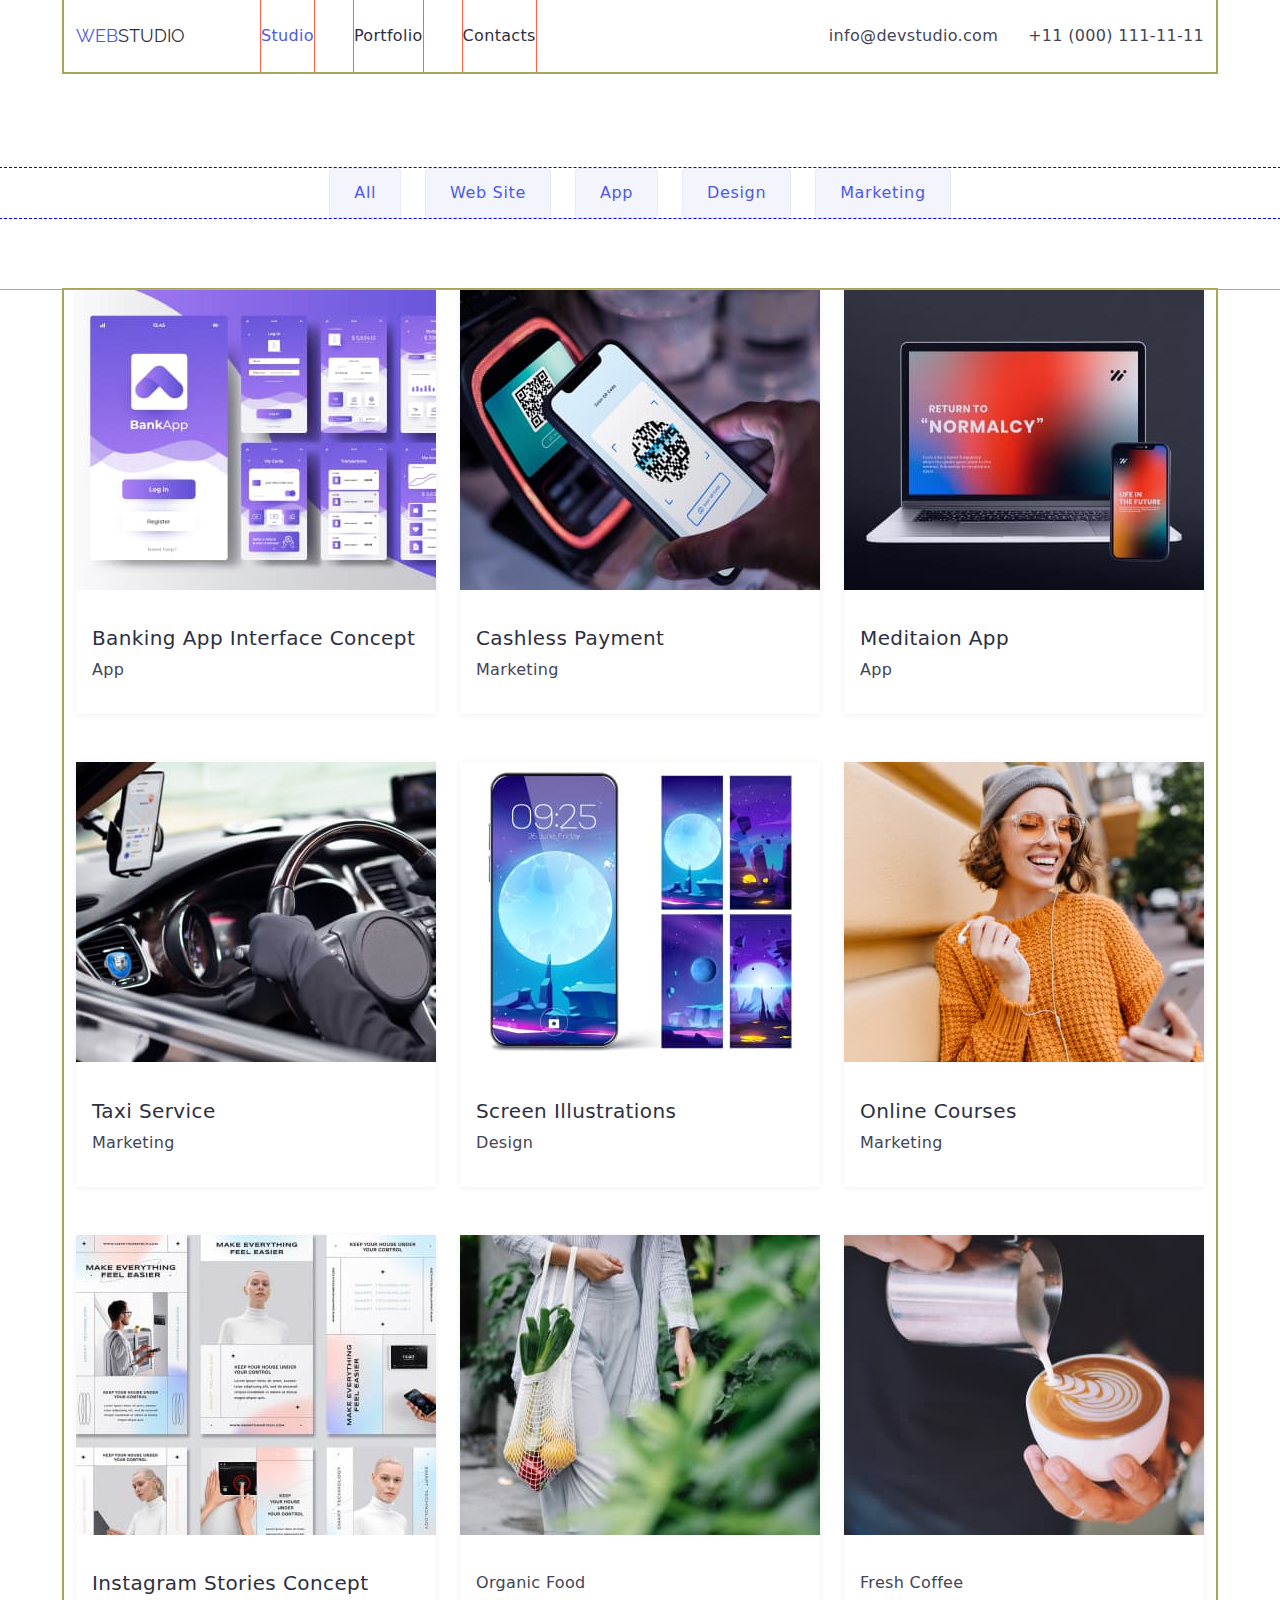
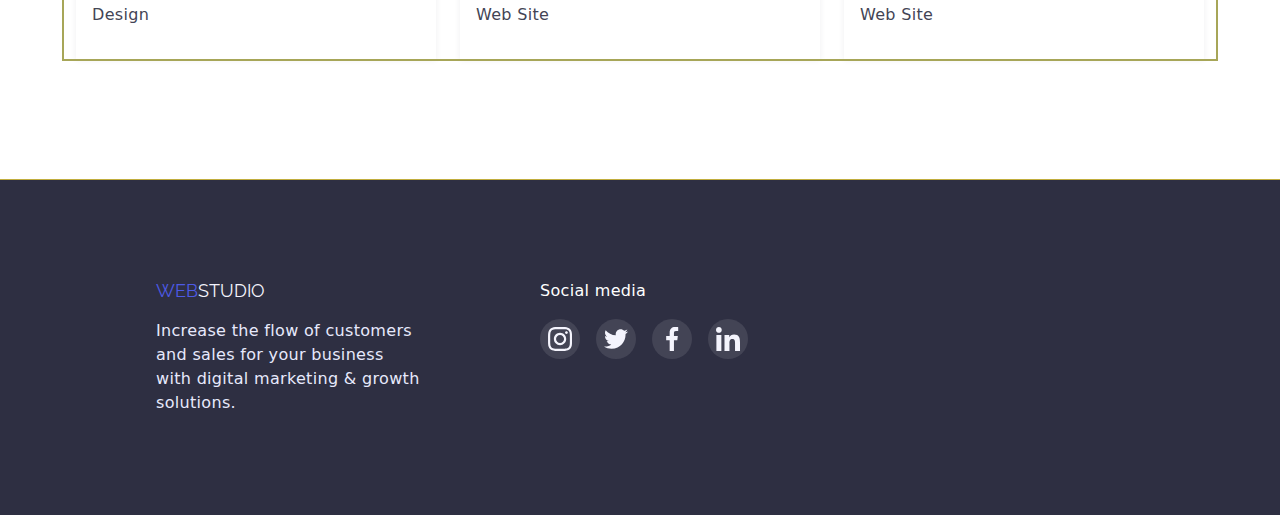
==== portfolio.html @ df3a86cc "finish" ====
<!DOCTYPE html>
<html lang="en">
<head>
    <meta charset="UTF-8">
    <meta http-equiv="X-UA-Compatible" content="IE=edge">
    <meta name="viewport" content="width=device-width, initial-scale=1.0">
    <link rel="stylesheet" href="./styles.css/styles.css">
    <link rel="stylesheet"
        href="https://fonts.googleapis.com/css2?family=Raleway:wght@800&family=Roboto:wght@400;500;700&display=swap">
    <link rel="stylesheet"
        href="https://cdnjs.cloudflare.com/ajax/libs/modern-normalize/1.1.0/modern-normalize.min.css">
    <title>WebStudio</title>
</head>

<body>
    <header>
        <div class="container flex-container">
            <a class="link logo" href="./index.html">Web<span class="accent-logo">studio</span></a>
            <nav>
                <ul class="nav-flex">
                    <li><a class="link link-header link-current" href="./index.html">Studio</a></li>
                    <li><a class="link link-header" href="./portfolio.html" target="_blank"
                            rel="noreferrer nofollow">Portfolio</a>
                    </li>
                    <li><a class="link link-header" href="">Contacts</a></li>
                </ul>
            </nav>
            <ul class="contacts-flex">
                <li><a class="link adress-header" href="mailto:info@devstudio.com">info@devstudio.com</a></li>
                <li><a class="link adress-header" href="tel:+11 (000) 111-11-11">+11 (000) 111-11-11</a></li>
            </ul>
        </div>
    </header>
    <main>
        <ul class="buttons-main">
            <li><button class="btn-main" type="button">All</button></li>
            <li><button class="btn-main" type="button">Web Site</button></li>
            <li><button class="btn-main" type="button">App</button></li>
            <li><button class="btn-main" type="button">Design</button></li>
            <li><button class="btn-main" type="button">Marketing</button></li>
        </ul>
        <section class="section">
            <div class="container">
                <h2 class="hide">Our works</h2>
                <div class="flex-examples">
                    <div class="examples-item">
                        <a class="link" href="">
                            <img src="./images/works1.jpg" alt="box1">
                            <div class="box-description">
                                <h3 class="title-third">Banking App Interface Concept</h3>
                                <p class="text-description">App</p>
                            </div>
                        </a>
                    </div>
                    <div class="examples-item">
                        <a class="link" href="">
                            <img src="./images/works2.jpg" alt="box2">
                            <div class="box-description">
                                <h3 class="title-third">Cashless Payment</h3>
                                <p class="text-description">Marketing</p>
                            </div>
                        </a>
                    </div>
                    <div class="examples-item">
                        <a class="link" href="">
                            <img src="./images/works3.jpg" alt="box3">
                            <div class="box-description">
                                <h3 class="title-third">Meditaion App</h3>
                                <p class="text-description">App</p>
                            </div>
                        </a>
                    </div>
                    <div class="examples-item">
                        <a class="link" href="">
                            <img src="./images/works4.jpg" alt="box4">
                            <div class="box-description">
                                <h3 class="title-third">Taxi Service</h3>
                                <p class="text-description">Marketing</p>
                            </div>
                        </a>
                    </div>
                    <div class="examples-item">
                        <a class="link" href="">
                            <img src="./images/works5.jpg" alt="box5">
                            <div class="box-description">
                                <h3 class="title-third">Screen Illustrations</h3>
                                <p class="text-description">Design</p>
                            </div>
                        </a>
                    </div>
                    <div class="examples-item">
                        <a class="link" href="">
                            <img src="./images/works6.jpg" alt="box6">
                            <div class="box-description">
                                <h3 class="title-third">Online Courses</h3>
                                <p class="text-description">Marketing</p>
                            </div>
                        </a>
                    </div>
                    <div class="examples-item">
                        <a class="link" href="">
                            <img src="./images/works7.jpg" alt="box7">
                            <div class="box-description">
                                <h3 class="title-third">Instagram Stories Concept</h3>
                                <p class="text-description">Design</p>
                            </div>
                        </a>
                    </div>
                    <div class="examples-item">
                        <a class="link" href="">
                            <img src="./images/works8.jpg" alt="box8">
                            <div class="box-description">
                                <h3 class="text-description">Organic Food</h3>
                                <p class="text-description">Web Site</p>
                            </div>
                        </a>
                    </div>
                    <div class="examples-item">
                        <a class="link" href="">
                            <img src="./images/works9.jpg" alt="box9">
                            <div class="box-description">
                                <h3 class="text-description">Fresh Coffee</h3>
                                <p class="text-description">Web Site</p>
                            </div>
                        </a>
                    </div>
                </div>
                
            </div>
        </section>
            
    </main>
    <footer>
        <section class="section-footer flex-footer">
            <div class="footer-box1">
                <a class="link logo" href="./index.html">Web<span class="accent-logo-footer">studio</span></a>
                <p class="info-footer">Increase the flow of customers and sales for your business with digital marketing &
                    growth
                    solutions.</p>
            </div>
            <div class="footer-box2">
                <p class="text-footer">Social media</p>
                <ul class="links-footer">
                    <li><a href=""></a><img src="./images/Ellipse-f1.svg" alt="instagram"></li>
                    <li><a href=""></a><img src="./images/Ellipse-f2.svg" alt="twitter"></li>
                    <li><a href=""></a><img src="./images/Ellipse-f3.svg" alt="facebook"></li>
                    <li><a href=""></a><img src="./images/Ellipse-f4.svg" alt="linkedin"></li>
                </ul>
            </div>
        </section>
    </footer>
    
</body>
</html>
---- styles.css/styles.css ----
:root{
  --Iris:#4D5AE5;
  --Ocean:#404BBF;
  --NAVY-BLUE:#2E2F42;
  --SLATE:#434455;
  --LIGHTSLATE:#8E8F99;
  --CLOUD:#F4F4FD;
  --CORNFLOWER:#E7E9FC;
  --GREEN:#31D0AA;
  --GREY:2E2F42;
  --NAVYBLUEMODAL:#2E2F42;


}
body{
  font-family: Roboto, sans-serif;
}
li{
  list-style: none;
}
ul{
  padding-inline-start: 0;
  margin-bottom: 0px;
  margin-top: 0px;
}
p,h1,h2{
  margin-top: 0px;
}
.link{
  text-decoration: none;
}
.container{
  width: 1152px;
  outline: 2px solid #a7a658;
  padding-left: 12px;
  padding-right: 12px;
  margin: 0 auto;
}
.section {
  padding-bottom: 120px;
  outline:1px solid #c1ad3e;
}
.flex-container{
  display: flex;
  flex-wrap: wrap;
  align-items: center;

}
.nav-flex{
  display: flex;
  margin-left: 76px;
}
.nav-flex li+li {
  margin-left: 40px;
}
.contacts-flex{
  display: flex;
  margin-left: auto;
}
.contacts-flex li+li{
  margin-left: 30px;
}
.adress-header {
  font-weight: 400;
  font-size: 16px;
  line-height: 24px;
  letter-spacing: 0.02em;
  color: var(--SLATE);
}
.link-header{
  padding-top: 24px;
  padding-bottom: 24px;
  outline: 1px solid tomato;
  display: block;
}

.logo{
  text-transform:uppercase;
  color: var(--Iris);
  font-family: Raleway;
  font-size: 18px;
  line-height: 24px;
}
.accent-logo{
  color: var(--NAVY-BLUE);
}
.link-header{
  font-weight: 500;
  font-size: 16px;
  line-height: 24px;
  letter-spacing: 0.02em;
  color: var(--NAVY-BLUE);
}
.link-header:hover,
.link-header:focus,
.adress-header:hover,
.adress-header:focus{
  color: var(--Ocean);
}
.link-current{
  color: var(--Iris);
}
/* Hero */
.hero{
  margin-right: auto;
  margin-left: auto;
  width: 1440px;
  height: 600px;
}


.title-text{
  color:#000;
  font-weight: 700;
  font-size: 56px;
  line-height: 60px;
  text-align: center;
  letter-spacing: 0.02em;
  margin-bottom: 48px;
}
.button-hero{
  background-color:var(--Iris);
  color:#FFF;
  cursor: pointer;
  width: 169px;
  height: 56px;
  border-radius: 4px;
  box-shadow: 0px 4px 4px rgba(0, 0, 0, 0.15);;
  font-weight: 500;
  font-size: 16px;
}
.button-hero:hover{
  background-color: var(--Ocean);
}
/* Section-Advantage */

.hide {
  position: absolute;
  width: 1px;
  height: 1px;
  margin: -1px;
  padding: 0;
  overflow: hidden;
  border: 0;
  clip: rect(0 0 0 0);

}
.flex-container-advantage{
  display: flex;
  flex-wrap: wrap;
  /* margin: -12px; */
}
.element-advantage{
  width: 264px;
  /* margin: 12px; */
}
.element-advantage:not(:last-child){
  margin-right: 24px;
}


.second-title {
  font-weight: 700;
  font-size: 36px;
  line-height: 40px;
  text-align: center;
  letter-spacing: 0.02em;
  color: var(--NAVY-BLUE);
  margin-top: 0px;
  margin-bottom: 72px;

}
.title-third{
  font-weight: 500;
  font-size: 20px;
  line-height: 24px;
  letter-spacing: 0.02em;
  color: var(--NAVY-BLUE);

  margin-top: 0px;
  margin-bottom: 8px;

}
.text-description{
  font-weight: 400;
  font-size: 16px;
  line-height: 24px;
  letter-spacing: 0.02em;
  color: var(--SLATE);

  margin-top: 0px;
  margin-bottom: 8px;
}

/* test */
.flex-container-advantage2{
  display: flex;
  flex-wrap: wrap;
  margin-right: -24px;
  
}
.element-advantage2{
  width: calc((100%-3*24px)/4);
  margin-right: 24px;
  
}
.element-advantage2:last-child{
  margin-right: 0px;
}



/* What we do */
.flex-works{
  display: flex;
  flex-wrap: wrap;
  margin: -12px;

}
.element-foto{
  margin: 12px;
  /* width: calc(100%-48px)/3;
  margin-right: 24px; */
}

/* Our team  */
.section-team{
  background-color: var(--CLOUD);
}
.flex-team{
  display: flex;
  margin: -12px;
}
.flex-card{
  margin: 12px;
  width: 264px;
  outline: 1px dashed blue;
}
.card-foto{
  margin-bottom: 32px;
}
.box-card{
  outline: 1px solid tomato;
}

.socials{
  display: flex;
  flex-wrap: wrap;
}

.socials li:not(:last-child){
  margin-right: 24px;
}
.box-card{
  text-align: center;
}
/* Customers */
.flex-customers{
  display: flex;
  flex-wrap: wrap;
}
/* .flex-customers li{
  margin-right: 24px;
} */
.flex-customers li:not(:last-child){
  margin-right: 24px;
}

/* Footer */
.section-footer{
  background-color: var(--NAVY-BLUE);
}
.accent-logo-footer{
  color:var(--CLOUD)
}
.info-footer{
  font-weight: 400;
  font-size: 16px;
  line-height: 24px;
  letter-spacing: 0.02em;
  color: var(--CORNFLOWER);
  margin-bottom: 0;
  margin-top: 16px;
}
.text-footer{
  font-weight: 500;
  font-size: 16px;
  line-height: 24px;
  letter-spacing: 0.02em;
  color: #FFF;
  margin-bottom: 16px;
}
.flex-footer{
  display: flex;
  flex-wrap: wrap;
}
.footer-box1{
  width: 264px;
  margin-top: 100px;
  margin-bottom: 100px;
  margin-left: 156px;
}
.footer-box2{
  margin-left: 120px;
  margin-top: 100px;
}
.links-footer{
  display: flex;
  flex-wrap:wrap;
}
.links-footer li:not(:last-child){
  margin-right: 16px;
}


/* Potfolio */
.buttons-main{
  display: flex;
  flex-wrap: wrap;
  outline: 1px dashed blue;
  justify-content: center;
  margin-top: 96px;
  margin-bottom: 72px;
}
.buttons-main li:not(:last-child){
  margin-right: 24px;   
}

.btn-main{
  background-color: var(--CLOUD);
  color: var(--Iris);
  border: 1px solid var(--CORNFLOWER);
  border-radius: 4px;
  padding: 12px 24px;

  font-weight: 500;
  font-size: 16px;
  line-height: 24px;
  letter-spacing: 0.04em;
}
.btn-main:hover{
  background-color: var(--Iris);
  color: white;
  box-shadow: 0px 3px 1px rgba(0, 0, 0, 0.1), 0px 2px 1px rgba(0, 0, 0, 0.08), 0px 2px 2px rgba(0, 0, 0, 0.12);
  cursor: pointer;
}
.flex-examples{
  display: flex;
  flex-wrap: wrap;
}
.box-description{
  padding-left: 16px;
  margin-top: 32px;
  margin-bottom: 32px;
}

.examples-item:not(:nth-child(3n)){
  margin-right: 24px;
}
.examples-item{
  margin-bottom: 48px;
  /* outline: 1px dashed teal; */
  box-shadow: 0px 1px 6px rgba(46, 47, 66, 0.08);
  background: #FFF;
}
.examples-item:nth-last-child(-n+3){
  margin-bottom: 0px;
}
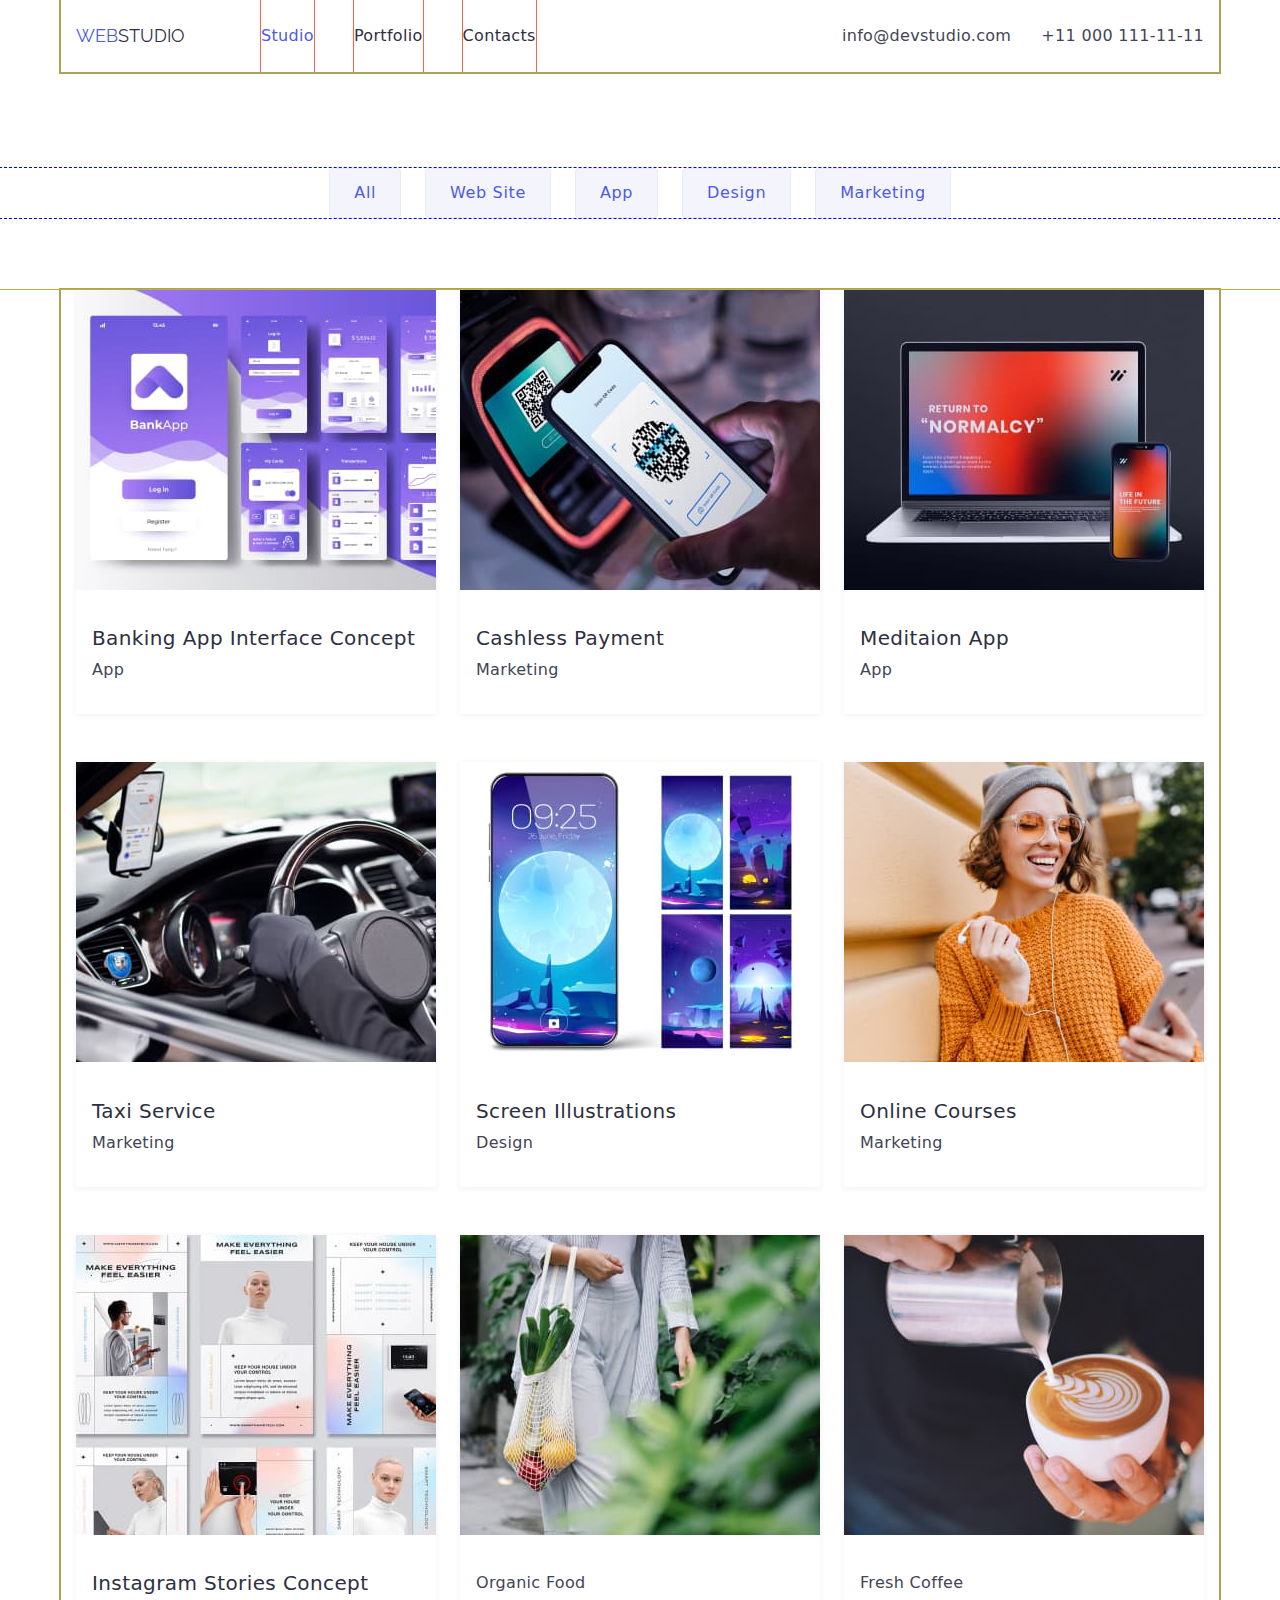
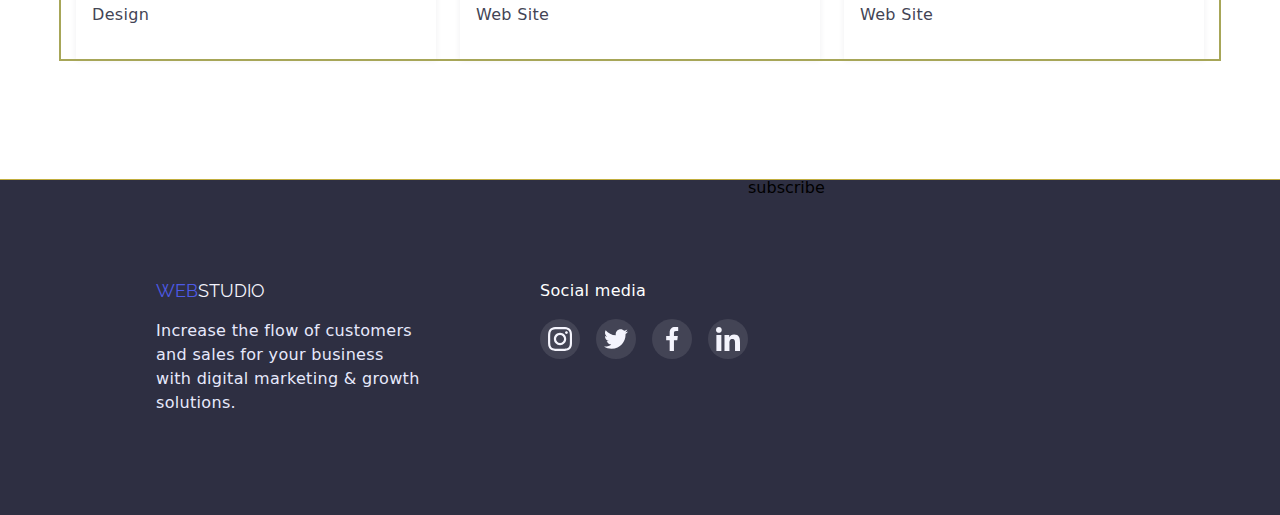
==== commit d7ce101a: "calc" ====
--- a/portfolio.html
+++ b/portfolio.html
@@ -27,7 +27,7 @@
             </nav>
             <ul class="contacts-flex">
                 <li><a class="link adress-header" href="mailto:info@devstudio.com">info@devstudio.com</a></li>
-                <li><a class="link adress-header" href="tel:+11 (000) 111-11-11">+11 (000) 111-11-11</a></li>
+                <li><a class="link adress-header" href="tel:+11 (000) 111-11-11">+11 000 111-11-11</a></li>
             </ul>
         </div>
     </header>
@@ -139,7 +139,7 @@
                     solutions.</p>
             </div>
             <div class="footer-box2">
-                <p class="text-footer">Social media</p>
+                <p class="media-footer">Social media</p>
                 <ul class="links-footer">
                     <li><a href=""></a><img src="./images/Ellipse-f1.svg" alt="instagram"></li>
                     <li><a href=""></a><img src="./images/Ellipse-f2.svg" alt="twitter"></li>
@@ -147,6 +147,11 @@
                     <li><a href=""></a><img src="./images/Ellipse-f4.svg" alt="linkedin"></li>
                 </ul>
             </div>
+            <div class="subscribe">
+                <p class="text-subscribe">subscribe</p>
+                
+            </div>
+
         </section>
     </footer>
     
--- a/styles.css/styles.css
+++ b/styles.css/styles.css
@@ -30,10 +30,10 @@
   text-decoration: none;
 }
 .container{
-  width: 1152px;
+  width: 1158px;
   outline: 2px solid #a7a658;
-  padding-left: 12px;
-  padding-right: 12px;
+  padding-left: 15px;
+  padding-right: 15px;
   margin: 0 auto;
 }
 .section {
@@ -147,12 +147,10 @@
 }
 .flex-container-advantage{
   display: flex;
-  flex-wrap: wrap;
-  /* margin: -12px; */
+
 }
 .element-advantage{
-  width: 264px;
-  /* margin: 12px; */
+  width: calc((100%-72px)/4);
 }
 .element-advantage:not(:last-child){
   margin-right: 24px;
@@ -192,36 +190,20 @@
   margin-bottom: 8px;
 }
 
-/* test */
-.flex-container-advantage2{
-  display: flex;
-  flex-wrap: wrap;
-  margin-right: -24px;
-  
-}
-.element-advantage2{
-  width: calc((100%-3*24px)/4);
-  margin-right: 24px;
-  
-}
-.element-advantage2:last-child{
-  margin-right: 0px;
-}
-
-
-
 /* What we do */
 .flex-works{
   display: flex;
-  flex-wrap: wrap;
-  margin: -12px;
 
 }
 .element-foto{
-  margin: 12px;
-  /* width: calc(100%-48px)/3;
-  margin-right: 24px; */
-}
+  width: calc((100%-2*24px)/3);
+}
+.element-foto:not(:last-child){
+  margin-right: 24px;
+
+}
+
+
 
 /* Our team  */
 .section-team{
@@ -229,10 +211,9 @@
 }
 .flex-team{
   display: flex;
-  margin: -12px;
+  column-gap: 24px;
 }
 .flex-card{
-  margin: 12px;
   width: 264px;
   outline: 1px dashed blue;
 }
@@ -246,6 +227,7 @@
 .socials{
   display: flex;
   flex-wrap: wrap;
+  justify-content: center;
 }
 
 .socials li:not(:last-child){
@@ -259,9 +241,7 @@
   display: flex;
   flex-wrap: wrap;
 }
-/* .flex-customers li{
-  margin-right: 24px;
-} */
+
 .flex-customers li:not(:last-child){
   margin-right: 24px;
 }
@@ -282,7 +262,7 @@
   margin-bottom: 0;
   margin-top: 16px;
 }
-.text-footer{
+.media-footer{
   font-weight: 500;
   font-size: 16px;
   line-height: 24px;
@@ -344,6 +324,7 @@
   box-shadow: 0px 3px 1px rgba(0, 0, 0, 0.1), 0px 2px 1px rgba(0, 0, 0, 0.08), 0px 2px 2px rgba(0, 0, 0, 0.12);
   cursor: pointer;
 }
+/* Examples */
 .flex-examples{
   display: flex;
   flex-wrap: wrap;
@@ -362,6 +343,7 @@
   /* outline: 1px dashed teal; */
   box-shadow: 0px 1px 6px rgba(46, 47, 66, 0.08);
   background: #FFF;
+  width: calc((100%-2*24px)/3);
 }
 .examples-item:nth-last-child(-n+3){
   margin-bottom: 0px;
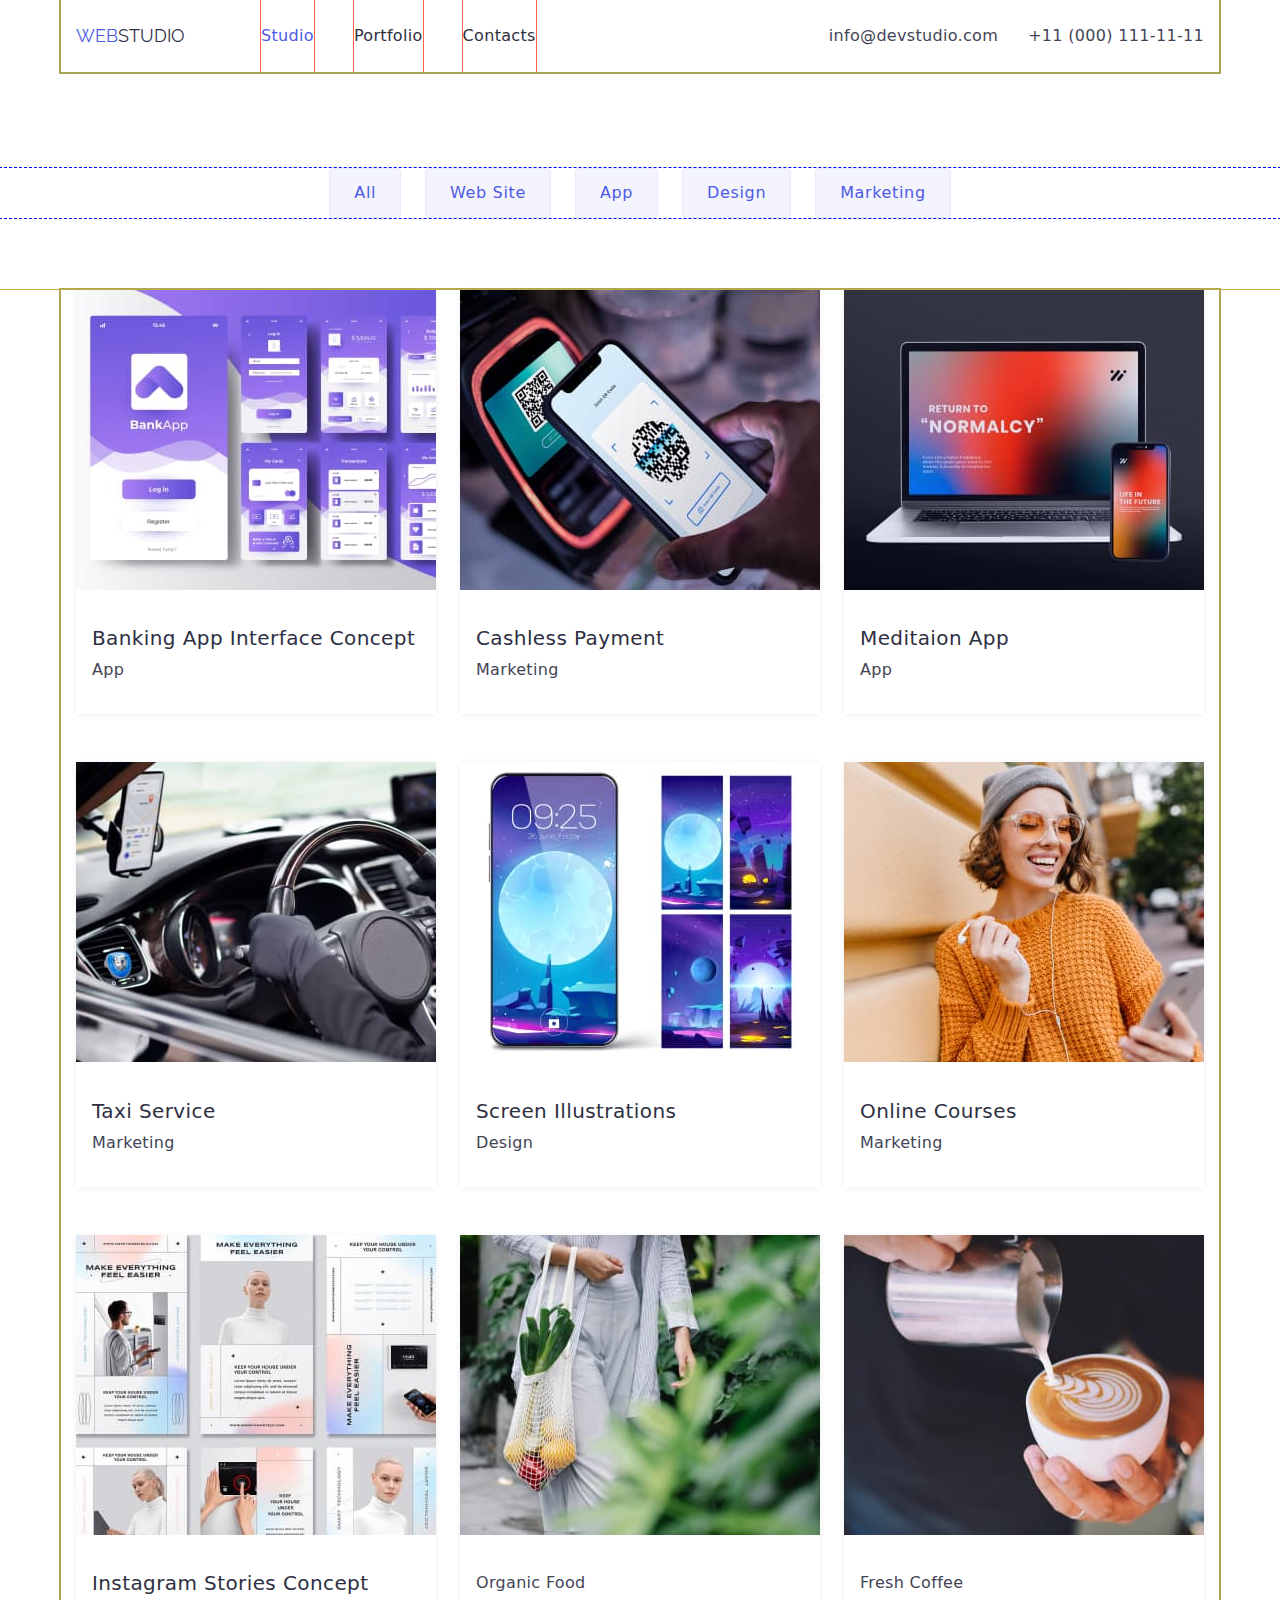
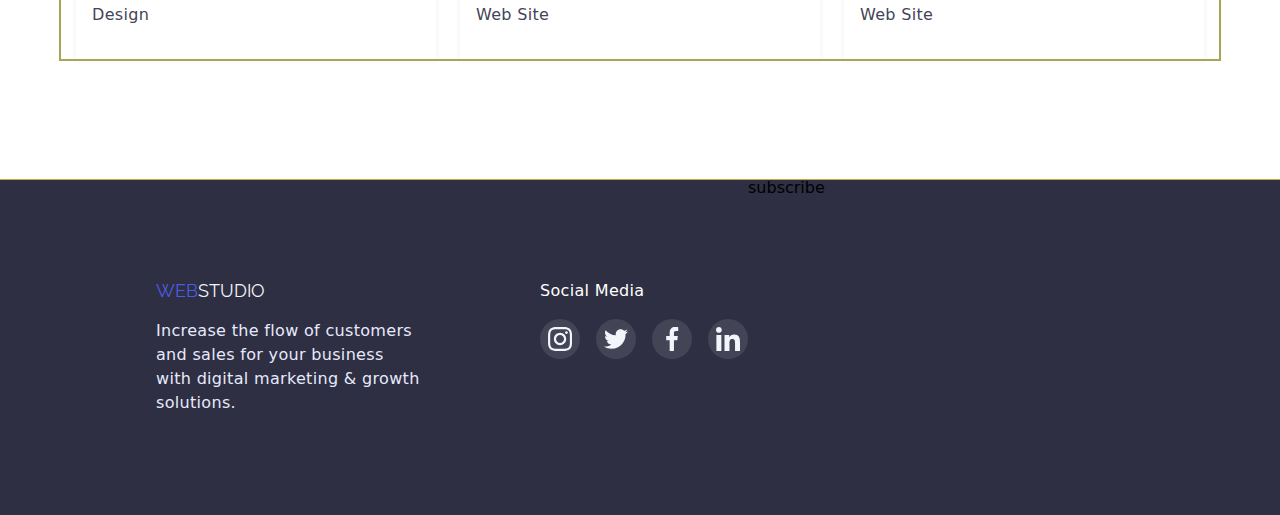
==== commit 06f00bd3: "tel" ====
--- a/portfolio.html
+++ b/portfolio.html
@@ -27,7 +27,7 @@
             </nav>
             <ul class="contacts-flex">
                 <li><a class="link adress-header" href="mailto:info@devstudio.com">info@devstudio.com</a></li>
-                <li><a class="link adress-header" href="tel:+11 (000) 111-11-11">+11 000 111-11-11</a></li>
+                <li><a class="link adress-header" href="tel:+11-000-111-11-11">+11 (000) 111-11-11</a></li>
             </ul>
         </div>
     </header>
@@ -131,7 +131,7 @@
             
     </main>
     <footer>
-        <section class="section-footer flex-footer">
+        <div class="bg-footer flex-footer">
             <div class="footer-box1">
                 <a class="link logo" href="./index.html">Web<span class="accent-logo-footer">studio</span></a>
                 <p class="info-footer">Increase the flow of customers and sales for your business with digital marketing &
@@ -149,10 +149,10 @@
             </div>
             <div class="subscribe">
                 <p class="text-subscribe">subscribe</p>
-                
+
             </div>
 
-        </section>
+        </div>
     </footer>
     
 </body>
--- a/styles.css/styles.css
+++ b/styles.css/styles.css
@@ -132,6 +132,7 @@
 .button-hero:hover{
   background-color: var(--Ocean);
 }
+
 /* Section-Advantage */
 
 .hide {
@@ -247,7 +248,7 @@
 }
 
 /* Footer */
-.section-footer{
+.bg-footer{
   background-color: var(--NAVY-BLUE);
 }
 .accent-logo-footer{
@@ -269,6 +270,7 @@
   letter-spacing: 0.02em;
   color: #FFF;
   margin-bottom: 16px;
+  text-transform: capitalize;
 }
 .flex-footer{
   display: flex;
@@ -284,6 +286,10 @@
   margin-left: 120px;
   margin-top: 100px;
 }
+.footer-box3{
+  margin-bottom: 100px;
+  margin-left: 80px;
+}
 .links-footer{
   display: flex;
   flex-wrap:wrap;
@@ -291,6 +297,7 @@
 .links-footer li:not(:last-child){
   margin-right: 16px;
 }
+
 
 
 /* Potfolio */
@@ -347,4 +354,4 @@
 }
 .examples-item:nth-last-child(-n+3){
   margin-bottom: 0px;
-}+}
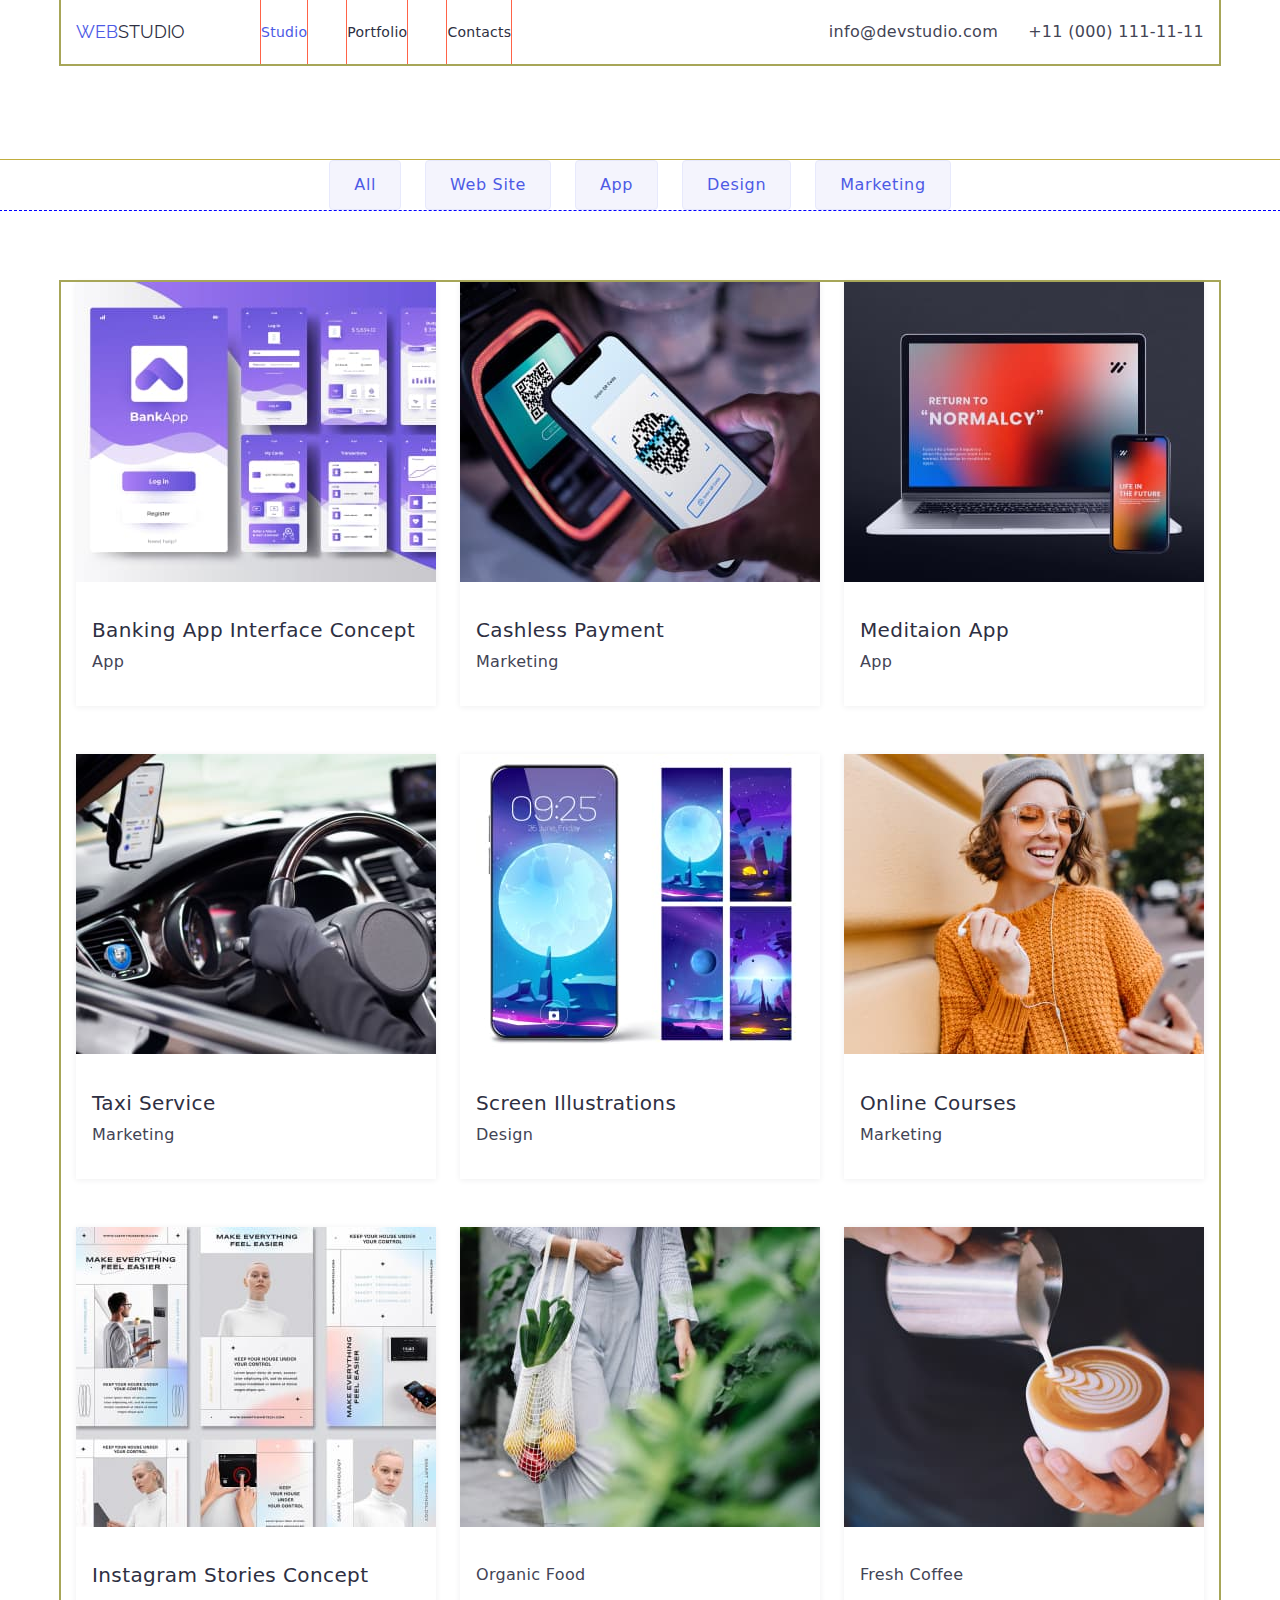
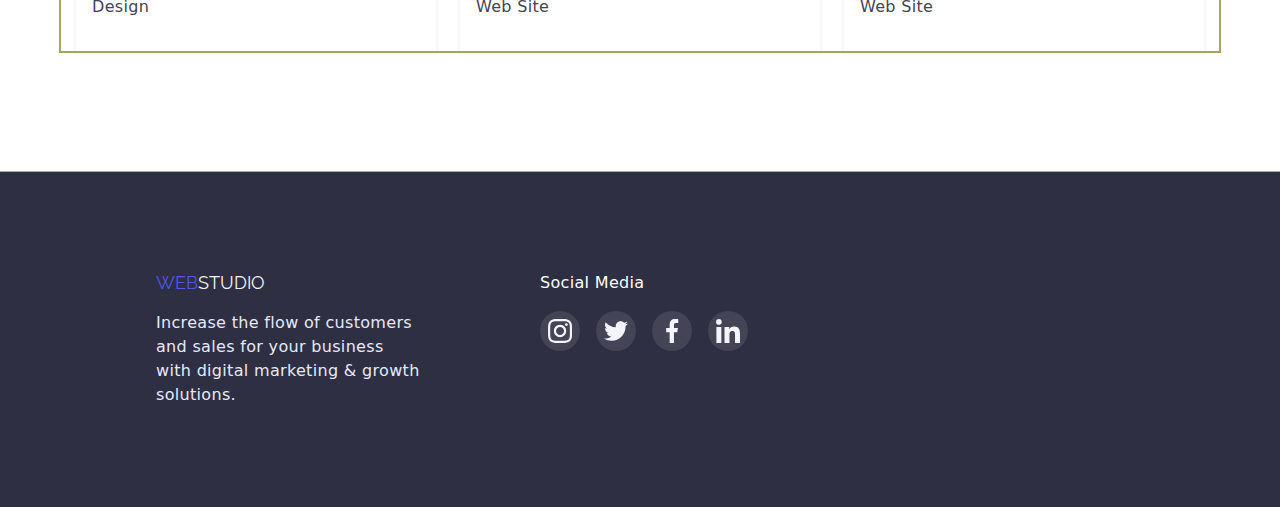
==== commit fcd1ac8e: "калькуляция герой" ====
--- a/portfolio.html
+++ b/portfolio.html
@@ -32,99 +32,101 @@
         </div>
     </header>
     <main>
-        <ul class="buttons-main">
-            <li><button class="btn-main" type="button">All</button></li>
-            <li><button class="btn-main" type="button">Web Site</button></li>
-            <li><button class="btn-main" type="button">App</button></li>
-            <li><button class="btn-main" type="button">Design</button></li>
-            <li><button class="btn-main" type="button">Marketing</button></li>
-        </ul>
+  
         <section class="section">
+            <h1 class="hide">Portfolio</h1>
+            <ul class="buttons-main">
+                <li><button class="btn-main" type="button">All</button></li>
+                <li><button class="btn-main" type="button">Web Site</button></li>
+                <li><button class="btn-main" type="button">App</button></li>
+                <li><button class="btn-main" type="button">Design</button></li>
+                <li><button class="btn-main" type="button">Marketing</button></li>
+            </ul>
             <div class="container">
                 <h2 class="hide">Our works</h2>
-                <div class="flex-examples">
-                    <div class="examples-item">
+                <ul class="flex-examples">
+                    <li class="examples-item">
                         <a class="link" href="">
-                            <img src="./images/works1.jpg" alt="box1">
+                            <img src="./images/works1.jpg" alt="banking">
                             <div class="box-description">
                                 <h3 class="title-third">Banking App Interface Concept</h3>
                                 <p class="text-description">App</p>
                             </div>
                         </a>
-                    </div>
-                    <div class="examples-item">
+                    </li>
+                    <li class="examples-item">
                         <a class="link" href="">
-                            <img src="./images/works2.jpg" alt="box2">
+                            <img src="./images/works2.jpg" alt="cashless">
                             <div class="box-description">
                                 <h3 class="title-third">Cashless Payment</h3>
                                 <p class="text-description">Marketing</p>
                             </div>
                         </a>
-                    </div>
-                    <div class="examples-item">
+                    </li>
+                    <li class="examples-item">
                         <a class="link" href="">
-                            <img src="./images/works3.jpg" alt="box3">
+                            <img src="./images/works3.jpg" alt="meditation">
                             <div class="box-description">
                                 <h3 class="title-third">Meditaion App</h3>
                                 <p class="text-description">App</p>
                             </div>
                         </a>
-                    </div>
-                    <div class="examples-item">
+                    </li>
+                    <li class="examples-item">
                         <a class="link" href="">
-                            <img src="./images/works4.jpg" alt="box4">
+                            <img src="./images/works4.jpg" alt="taxi">
                             <div class="box-description">
                                 <h3 class="title-third">Taxi Service</h3>
                                 <p class="text-description">Marketing</p>
                             </div>
                         </a>
-                    </div>
-                    <div class="examples-item">
+                    </li>
+                    <li class="examples-item">
                         <a class="link" href="">
-                            <img src="./images/works5.jpg" alt="box5">
+                            <img src="./images/works5.jpg" alt="screen-illustration">
                             <div class="box-description">
                                 <h3 class="title-third">Screen Illustrations</h3>
                                 <p class="text-description">Design</p>
                             </div>
                         </a>
-                    </div>
-                    <div class="examples-item">
+                    </li>
+                    <li class="examples-item">
                         <a class="link" href="">
-                            <img src="./images/works6.jpg" alt="box6">
+                            <img src="./images/works6.jpg" alt="courses">
                             <div class="box-description">
                                 <h3 class="title-third">Online Courses</h3>
                                 <p class="text-description">Marketing</p>
                             </div>
                         </a>
-                    </div>
-                    <div class="examples-item">
+                    </li>
+                    <li class="examples-item">
                         <a class="link" href="">
-                            <img src="./images/works7.jpg" alt="box7">
+                            <img src="./images/works7.jpg" alt="stories">
                             <div class="box-description">
                                 <h3 class="title-third">Instagram Stories Concept</h3>
                                 <p class="text-description">Design</p>
                             </div>
                         </a>
-                    </div>
-                    <div class="examples-item">
+                    </li>
+                    <li class="examples-item">
                         <a class="link" href="">
-                            <img src="./images/works8.jpg" alt="box8">
+                            <img src="./images/works8.jpg" alt="organic">
                             <div class="box-description">
                                 <h3 class="text-description">Organic Food</h3>
                                 <p class="text-description">Web Site</p>
                             </div>
                         </a>
-                    </div>
-                    <div class="examples-item">
+                    </li>
+                    <li class="examples-item">
                         <a class="link" href="">
-                            <img src="./images/works9.jpg" alt="box9">
+                            <img src="./images/works9.jpg" alt="coffe">
                             <div class="box-description">
                                 <h3 class="text-description">Fresh Coffee</h3>
                                 <p class="text-description">Web Site</p>
                             </div>
                         </a>
-                    </div>
-                </div>
+                    </li>
+                </ul>
                 
             </div>
         </section>
@@ -147,10 +149,7 @@
                     <li><a href=""></a><img src="./images/Ellipse-f4.svg" alt="linkedin"></li>
                 </ul>
             </div>
-            <div class="subscribe">
-                <p class="text-subscribe">subscribe</p>
-
-            </div>
+          
 
         </div>
     </footer>
--- a/styles.css/styles.css
+++ b/styles.css/styles.css
@@ -9,6 +9,7 @@
   --GREEN:#31D0AA;
   --GREY:2E2F42;
   --NAVYBLUEMODAL:#2E2F42;
+  --Button:#2196F3;
 
 
 }
@@ -67,12 +68,7 @@
   letter-spacing: 0.02em;
   color: var(--SLATE);
 }
-.link-header{
-  padding-top: 24px;
-  padding-bottom: 24px;
-  outline: 1px solid tomato;
-  display: block;
-}
+
 
 .logo{
   text-transform:uppercase;
@@ -86,10 +82,18 @@
 }
 .link-header{
   font-weight: 500;
-  font-size: 16px;
-  line-height: 24px;
-  letter-spacing: 0.02em;
+  font-size: 14px;
+  line-height: 16px;
+  letter-spacing: 0.02em;
+
   color: var(--NAVY-BLUE);
+  padding-top: 24px;
+  padding-bottom: 24px;
+  
+  outline: 1px solid tomato;
+  display: block;
+
+
 }
 .link-header:hover,
 .link-header:focus,
@@ -106,17 +110,25 @@
   margin-left: auto;
   width: 1440px;
   height: 600px;
+  background-color:#2F303A;
+  padding: 0 auto;
+  padding-top: 200px;
+  text-align: center;
 }
 
 
 .title-text{
-  color:#000;
-  font-weight: 700;
-  font-size: 56px;
+  color:#FFF;
+
+  font-weight: 900;
+  font-size: 44px;
   line-height: 60px;
-  text-align: center;
-  letter-spacing: 0.02em;
-  margin-bottom: 48px;
+  letter-spacing: 0.06em;
+  
+  text-transform: uppercase;
+  margin: 0 auto 48px;
+  width: 696px;
+ 
 }
 .button-hero{
   background-color:var(--Iris);
@@ -128,9 +140,15 @@
   box-shadow: 0px 4px 4px rgba(0, 0, 0, 0.15);;
   font-weight: 500;
   font-size: 16px;
+  border: none;
+
 }
 .button-hero:hover{
   background-color: var(--Ocean);
+  border-radius: 0;
+  width: 172px;
+  height: 59px;
+
 }
 
 /* Section-Advantage */
@@ -148,10 +166,11 @@
 }
 .flex-container-advantage{
   display: flex;
+  flex-wrap: wrap;
 
 }
 .element-advantage{
-  width: calc((100%-72px)/4);
+  width: calc((100% - 72px)/4);
 }
 .element-advantage:not(:last-child){
   margin-right: 24px;
@@ -194,10 +213,11 @@
 /* What we do */
 .flex-works{
   display: flex;
+  flex-wrap: wrap;
 
 }
 .element-foto{
-  width: calc((100%-2*24px)/3);
+  width: calc((100% - 2*24px)/3);
 }
 .element-foto:not(:last-child){
   margin-right: 24px;
@@ -350,7 +370,7 @@
   /* outline: 1px dashed teal; */
   box-shadow: 0px 1px 6px rgba(46, 47, 66, 0.08);
   background: #FFF;
-  width: calc((100%-2*24px)/3);
+  width: calc((100% - 2 * 24px)/3);
 }
 .examples-item:nth-last-child(-n+3){
   margin-bottom: 0px;
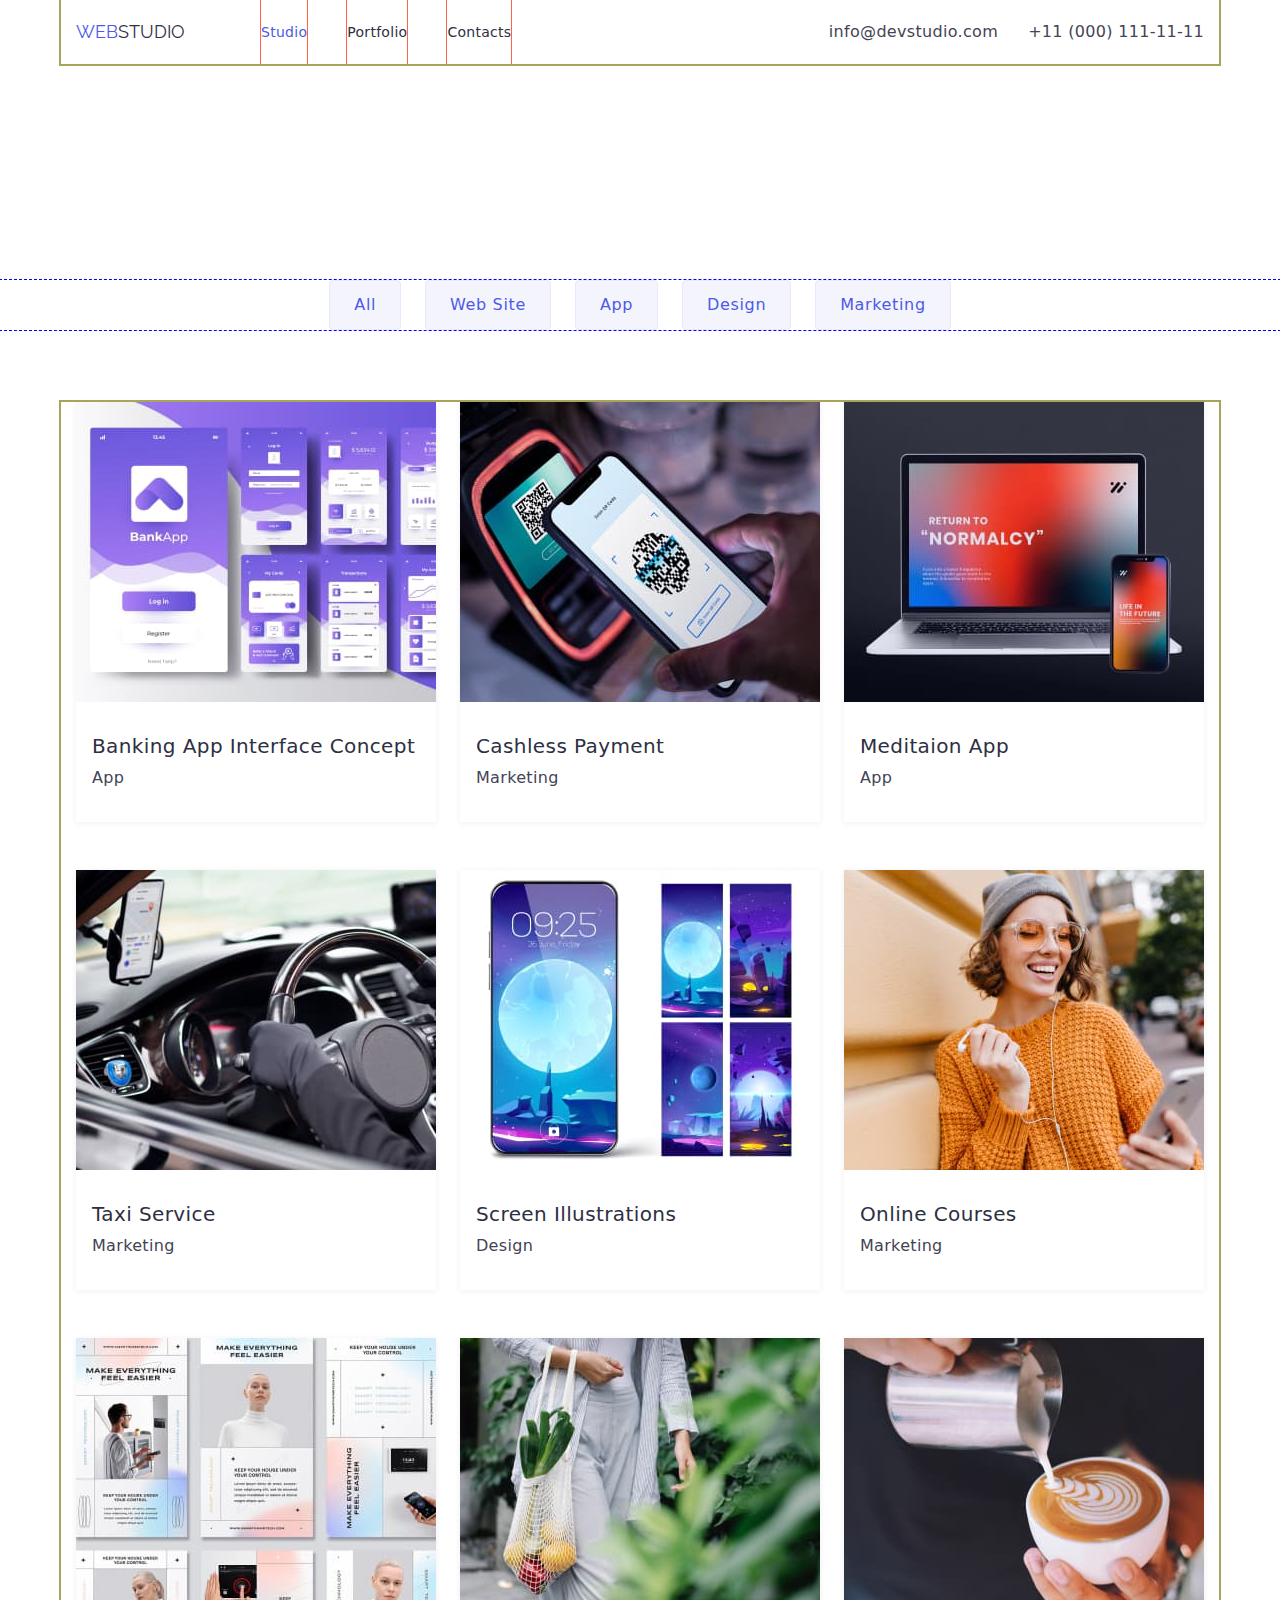
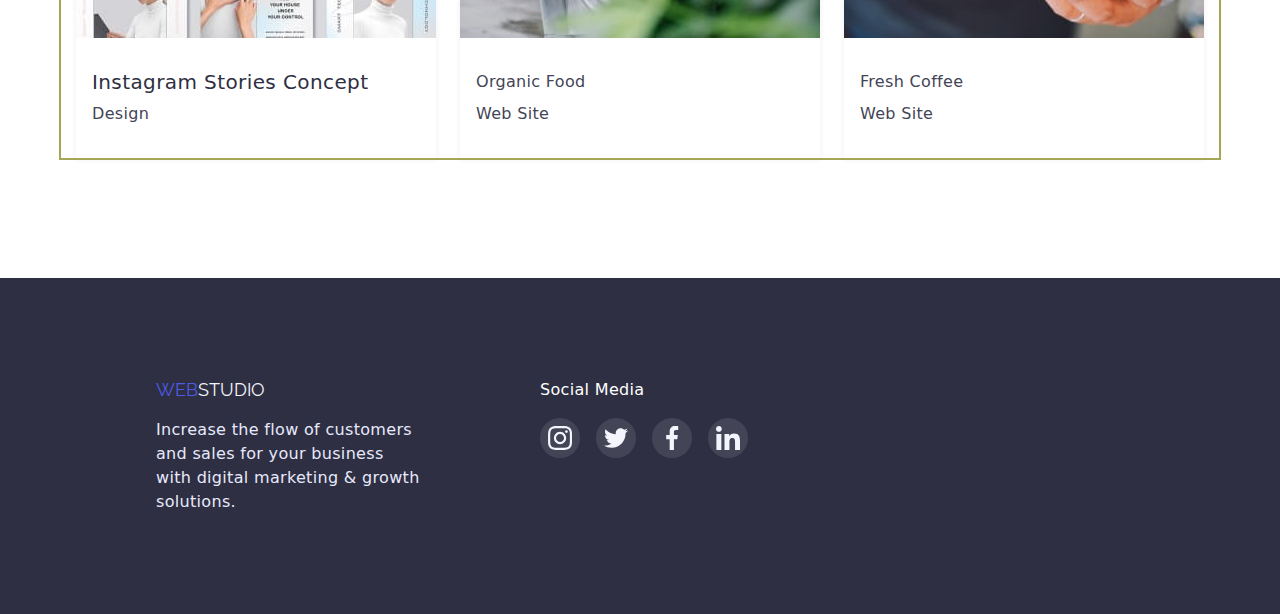
==== commit aacc4743: "footer padding" ====
--- a/portfolio.html
+++ b/portfolio.html
@@ -30,6 +30,7 @@
                 <li><a class="link adress-header" href="tel:+11-000-111-11-11">+11 (000) 111-11-11</a></li>
             </ul>
         </div>
+        <div class="linr"></div>
     </header>
     <main>
   
--- a/styles.css/styles.css
+++ b/styles.css/styles.css
@@ -30,6 +30,9 @@
 .link{
   text-decoration: none;
 }
+img{
+  display: block;
+}
 .container{
   width: 1158px;
   outline: 2px solid #a7a658;
@@ -39,7 +42,8 @@
 }
 .section {
   padding-bottom: 120px;
-  outline:1px solid #c1ad3e;
+  padding-top: 120px;
+  /* outline:1px solid #c1ad3e; */
 }
 .flex-container{
   display: flex;
@@ -104,16 +108,22 @@
 .link-current{
   color: var(--Iris);
 }
+.line {
+  border-bottom: 1px solid #E7E9FC;
+  box-shadow: 0px 2px 1px rgba(46, 47, 66, 0.08), 0px 1px 1px rgba(46, 47, 66, 0.16), 0px 1px 6px rgba(46, 47, 66, 0.08);
+}
 /* Hero */
 .hero{
+  width: 1440px;
   margin-right: auto;
   margin-left: auto;
-  width: 1440px;
-  height: 600px;
-  background-color:#2F303A;
-  padding: 0 auto;
-  padding-top: 200px;
+  /* height: 600px; */
   text-align: center;
+}
+.section-hero{
+  padding-top: 100px;
+  padding-bottom: 188px;
+  background-color: #2F303A;
 }
 
 
@@ -141,6 +151,7 @@
   font-weight: 500;
   font-size: 16px;
   border: none;
+  
 
 }
 .button-hero:hover{
@@ -236,14 +247,12 @@
 }
 .flex-card{
   width: 264px;
-  outline: 1px dashed blue;
-}
-.card-foto{
-  margin-bottom: 32px;
-}
-.box-card{
-  outline: 1px solid tomato;
-}
+  /* outline: 1px dashed blue; */
+  box-shadow: 0px 1px 6px rgba(46, 47, 66, 0.08), 0px 1px 1px rgba(46, 47, 66, 0.16), 0px 2px 1px rgba(46, 47, 66, 0.08);
+  border-radius: 0px 0px 4px 4px;
+  background-color: #fff;
+}
+
 
 .socials{
   display: flex;
@@ -254,8 +263,10 @@
 .socials li:not(:last-child){
   margin-right: 24px;
 }
-.box-card{
+.box-card {
   text-align: center;
+  padding-top: 32px;
+  padding-bottom: 32px;
 }
 /* Customers */
 .flex-customers{
@@ -270,6 +281,9 @@
 /* Footer */
 .bg-footer{
   background-color: var(--NAVY-BLUE);
+  padding-top: 100px;
+  padding-bottom: 100px;
+  padding-left: 156px;
 }
 .accent-logo-footer{
   color:var(--CLOUD)
@@ -281,7 +295,7 @@
   letter-spacing: 0.02em;
   color: var(--CORNFLOWER);
   margin-bottom: 0;
-  margin-top: 16px;
+  /* margin-top: 16px; */
 }
 .media-footer{
   font-weight: 500;
@@ -297,17 +311,17 @@
   flex-wrap: wrap;
 }
 .footer-box1{
-  width: 264px;
-  margin-top: 100px;
-  margin-bottom: 100px;
-  margin-left: 156px;
+  width:264px;
+}
+
+.footer-box1 a {
+  display: inline-block;
+  margin-bottom: 16px;
 }
 .footer-box2{
   margin-left: 120px;
-  margin-top: 100px;
 }
 .footer-box3{
-  margin-bottom: 100px;
   margin-left: 80px;
 }
 .links-footer{
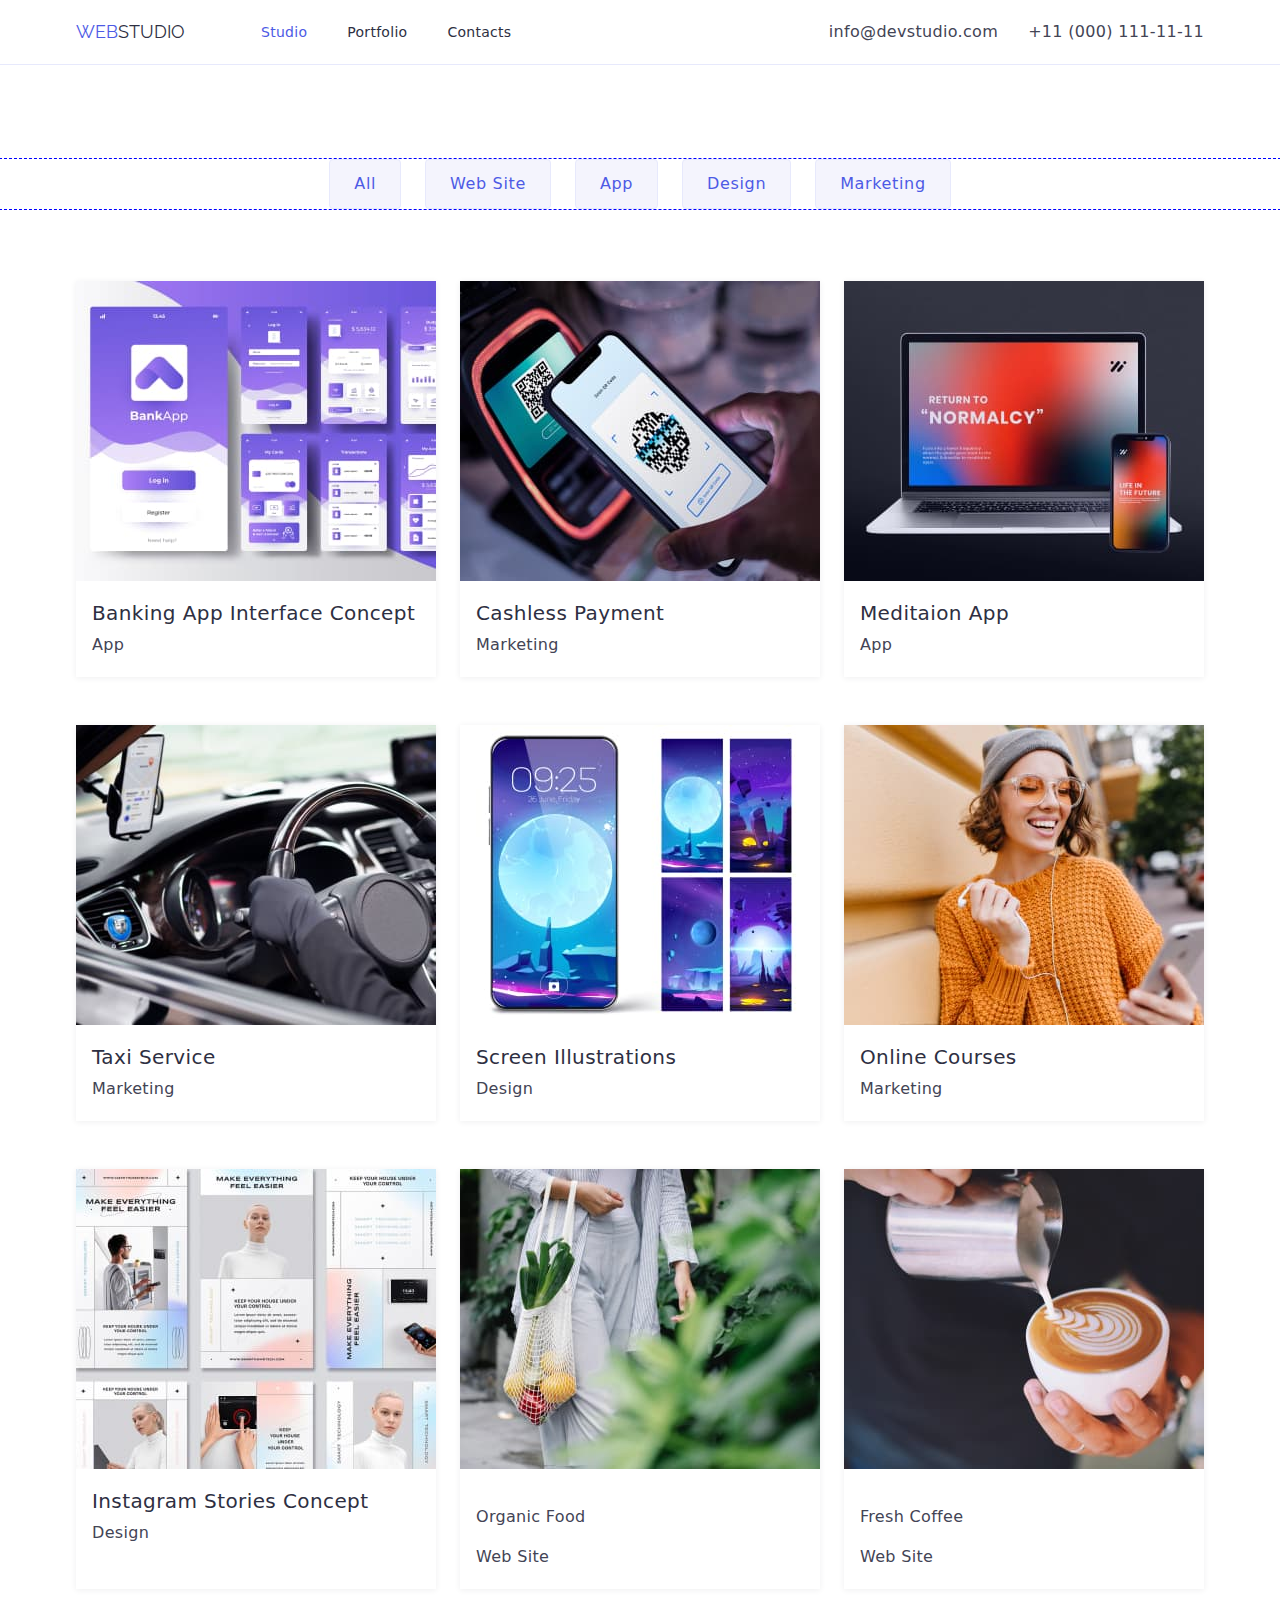
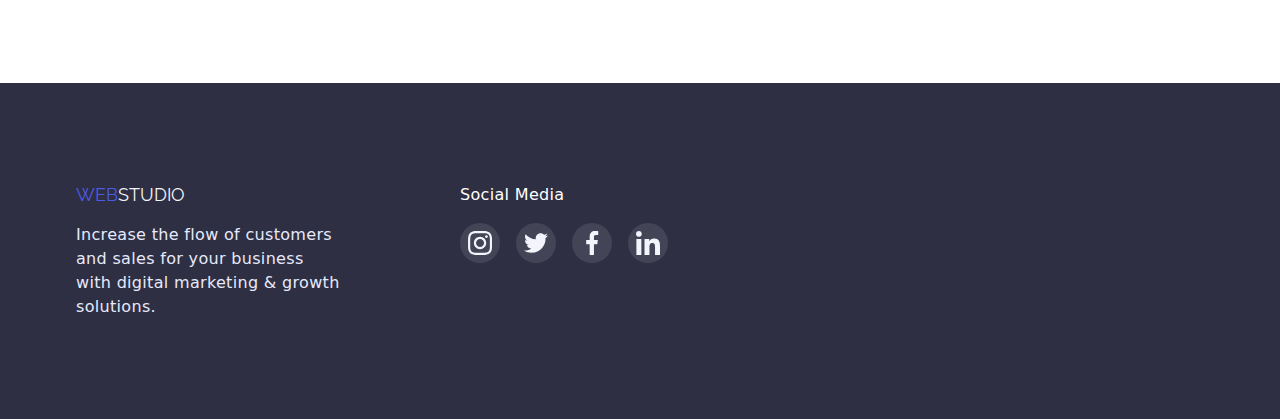
==== commit 45ae27e0: "редактировние" ====
--- a/portfolio.html
+++ b/portfolio.html
@@ -30,12 +30,12 @@
                 <li><a class="link adress-header" href="tel:+11-000-111-11-11">+11 (000) 111-11-11</a></li>
             </ul>
         </div>
-        <div class="linr"></div>
+        <div class="line"></div>
     </header>
     <main>
   
         <section class="section">
-            <h1 class="hide">Portfolio</h1>
+            <h2 class="hide">Portfolio</h2>
             <ul class="buttons-main">
                 <li><button class="btn-main" type="button">All</button></li>
                 <li><button class="btn-main" type="button">Web Site</button></li>
@@ -44,7 +44,6 @@
                 <li><button class="btn-main" type="button">Marketing</button></li>
             </ul>
             <div class="container">
-                <h2 class="hide">Our works</h2>
                 <ul class="flex-examples">
                     <li class="examples-item">
                         <a class="link" href="">
@@ -133,16 +132,14 @@
         </section>
             
     </main>
-    <footer>
-        <div class="bg-footer flex-footer">
+    <footer class="bg-footer">
+        <div class="container flex-footer">
             <div class="footer-box1">
                 <a class="link logo" href="./index.html">Web<span class="accent-logo-footer">studio</span></a>
-                <p class="info-footer">Increase the flow of customers and sales for your business with digital marketing &
-                    growth
-                    solutions.</p>
+                <p class="info-footer">Increase the flow of customers and sales for your business with digital marketing & growth solutions.</p>
             </div>
             <div class="footer-box2">
-                <p class="media-footer">Social media</p>
+                <p class="media-footer">social media</p>
                 <ul class="links-footer">
                     <li><a href=""></a><img src="./images/Ellipse-f1.svg" alt="instagram"></li>
                     <li><a href=""></a><img src="./images/Ellipse-f2.svg" alt="twitter"></li>
@@ -150,8 +147,6 @@
                     <li><a href=""></a><img src="./images/Ellipse-f4.svg" alt="linkedin"></li>
                 </ul>
             </div>
-          
-
         </div>
     </footer>
     
--- a/styles.css/styles.css
+++ b/styles.css/styles.css
@@ -26,6 +26,7 @@
 }
 p,h1,h2{
   margin-top: 0px;
+  margin-bottom: 0;
 }
 .link{
   text-decoration: none;
@@ -35,14 +36,14 @@
 }
 .container{
   width: 1158px;
-  outline: 2px solid #a7a658;
+  /* outline: 2px solid #a7a658; */
   padding-left: 15px;
   padding-right: 15px;
   margin: 0 auto;
 }
 .section {
-  padding-bottom: 120px;
-  padding-top: 120px;
+  padding-top: 94px;
+  padding-bottom: 94px;
   /* outline:1px solid #c1ad3e; */
 }
 .flex-container{
@@ -94,7 +95,7 @@
   padding-top: 24px;
   padding-bottom: 24px;
   
-  outline: 1px solid tomato;
+  /* outline: 1px solid tomato; */
   display: block;
 
 
@@ -110,35 +111,30 @@
 }
 .line {
   border-bottom: 1px solid #E7E9FC;
-  box-shadow: 0px 2px 1px rgba(46, 47, 66, 0.08), 0px 1px 1px rgba(46, 47, 66, 0.16), 0px 1px 6px rgba(46, 47, 66, 0.08);
+  /* box-shadow: 0px 2px 1px rgba(46, 47, 66, 0.08), 0px 1px 1px rgba(46, 47, 66, 0.16), 0px 1px 6px rgba(46, 47, 66, 0.08); */
 }
 /* Hero */
-.hero{
-  width: 1440px;
-  margin-right: auto;
-  margin-left: auto;
-  /* height: 600px; */
-  text-align: center;
-}
-.section-hero{
-  padding-top: 100px;
+.section-hero {
+  padding-top: 188px;
   padding-bottom: 188px;
   background-color: #2F303A;
+  text-align: center;
+  max-width: 1440px;
+  margin-left: auto;
+  margin-right: auto;
+  outline: 1px solid black;
 }
 
 
 .title-text{
   color:#FFF;
-
   font-weight: 900;
   font-size: 44px;
   line-height: 60px;
   letter-spacing: 0.06em;
-  
   text-transform: uppercase;
   margin: 0 auto 48px;
   width: 696px;
- 
 }
 .button-hero{
   background-color:var(--Iris);
@@ -186,6 +182,9 @@
 .element-advantage:not(:last-child){
   margin-right: 24px;
 }
+.section-advantage{
+  padding-top: 94px;
+}
 
 
 .second-title {
@@ -205,21 +204,18 @@
   line-height: 24px;
   letter-spacing: 0.02em;
   color: var(--NAVY-BLUE);
-
   margin-top: 0px;
   margin-bottom: 8px;
-
-}
+}
+
 .text-description{
   font-weight: 400;
   font-size: 16px;
   line-height: 24px;
   letter-spacing: 0.02em;
   color: var(--SLATE);
-
-  margin-top: 0px;
-  margin-bottom: 8px;
-}
+}
+
 
 /* What we do */
 .flex-works{
@@ -258,6 +254,7 @@
   display: flex;
   flex-wrap: wrap;
   justify-content: center;
+  margin-top: 8px;
 }
 
 .socials li:not(:last-child){
@@ -283,7 +280,6 @@
   background-color: var(--NAVY-BLUE);
   padding-top: 100px;
   padding-bottom: 100px;
-  padding-left: 156px;
 }
 .accent-logo-footer{
   color:var(--CLOUD)
@@ -335,12 +331,12 @@
 
 
 /* Potfolio */
+
 .buttons-main{
   display: flex;
   flex-wrap: wrap;
   outline: 1px dashed blue;
   justify-content: center;
-  margin-top: 96px;
   margin-bottom: 72px;
 }
 .buttons-main li:not(:last-child){
@@ -372,8 +368,8 @@
 }
 .box-description{
   padding-left: 16px;
-  margin-top: 32px;
-  margin-bottom: 32px;
+  padding-top: 20px;
+  padding-bottom: 20px;
 }
 
 .examples-item:not(:nth-child(3n)){
@@ -385,6 +381,7 @@
   box-shadow: 0px 1px 6px rgba(46, 47, 66, 0.08);
   background: #FFF;
   width: calc((100% - 2 * 24px)/3);
+
 }
 .examples-item:nth-last-child(-n+3){
   margin-bottom: 0px;
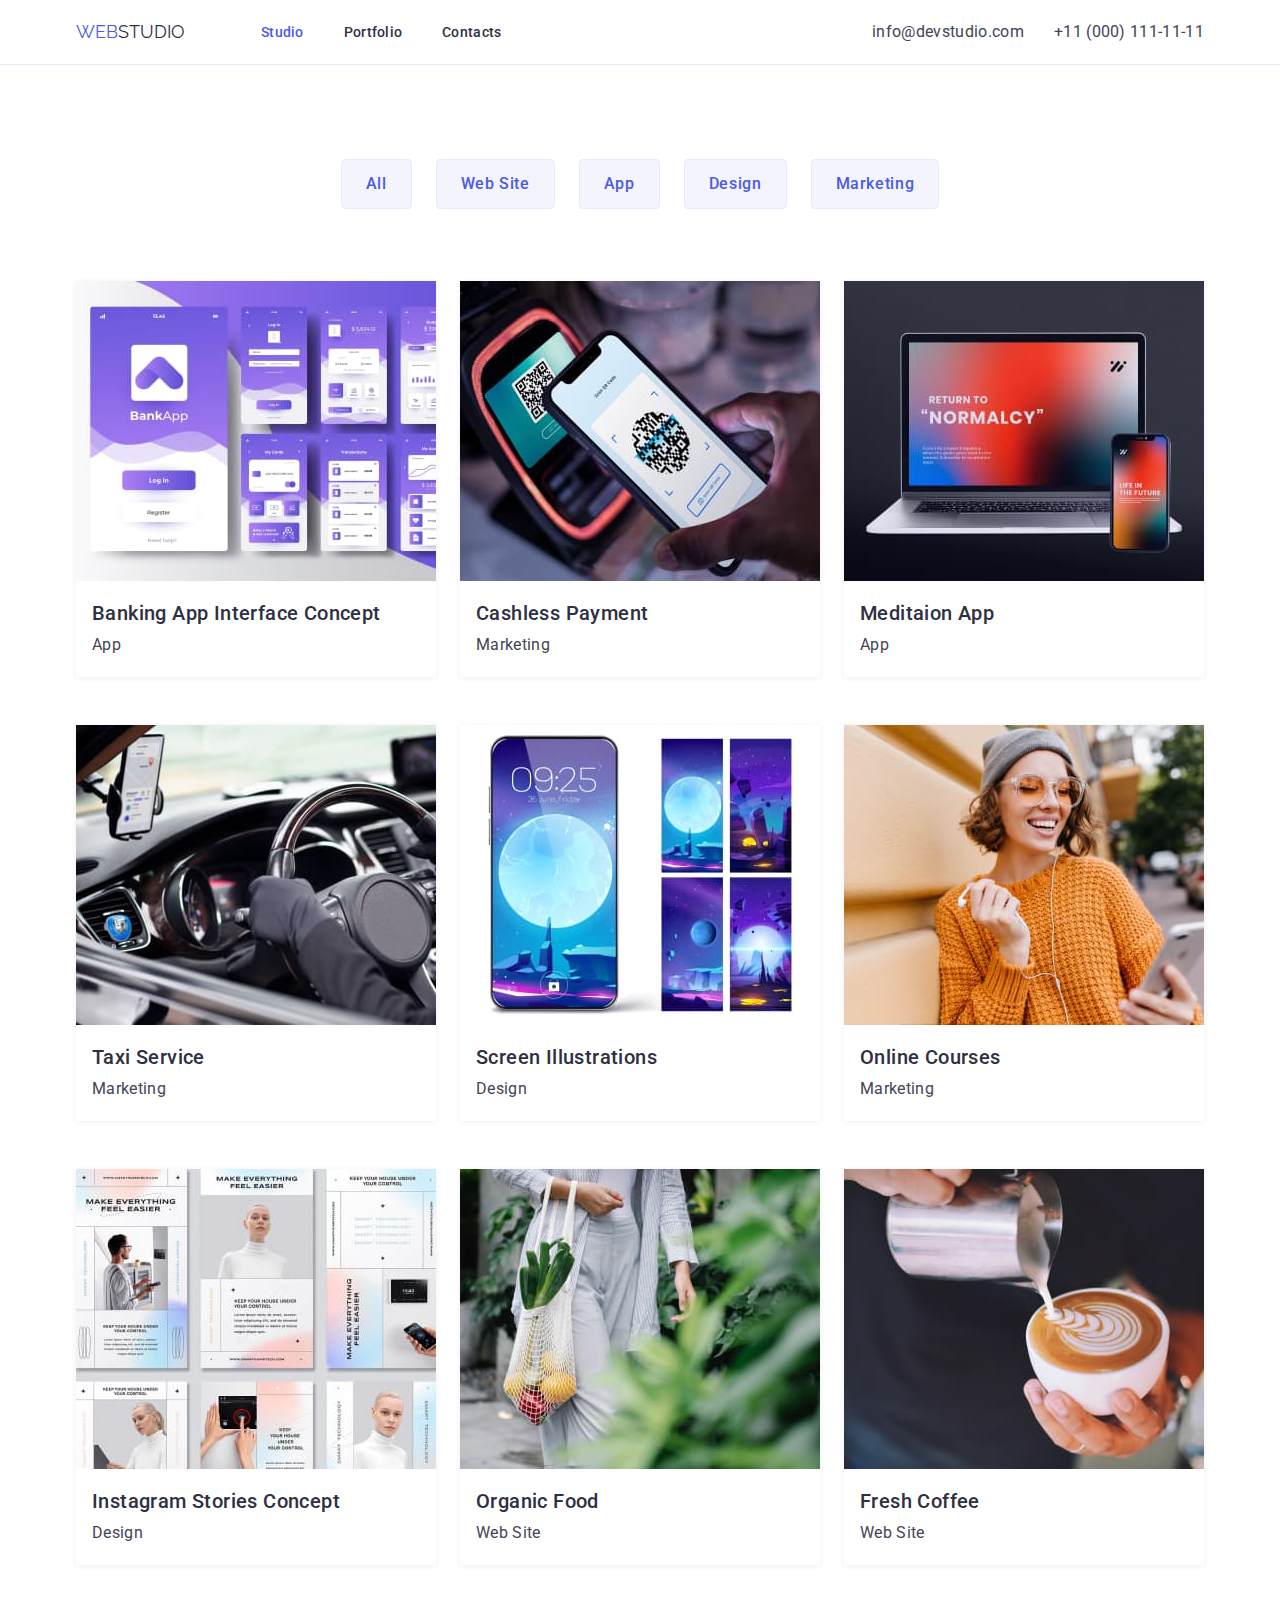
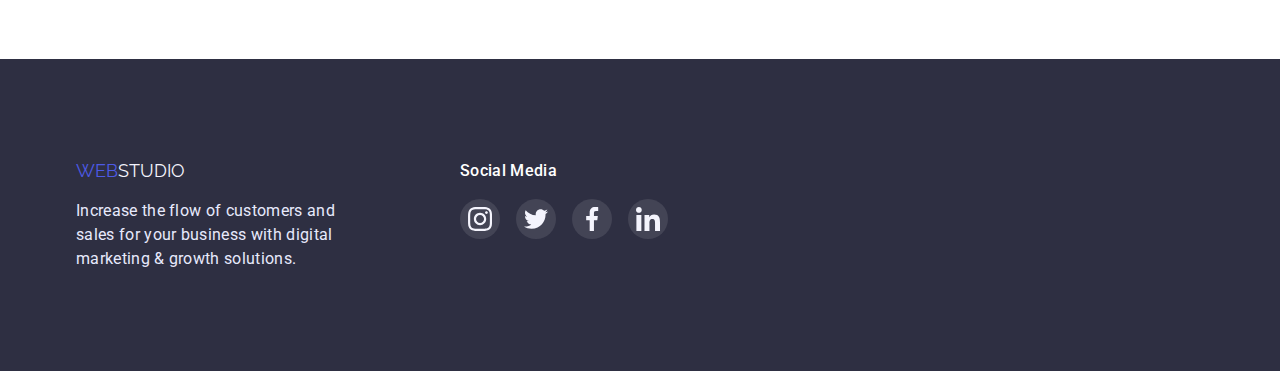
==== commit ab442d02: "обновка" ====
--- a/portfolio.html
+++ b/portfolio.html
@@ -4,12 +4,12 @@
     <meta charset="UTF-8">
     <meta http-equiv="X-UA-Compatible" content="IE=edge">
     <meta name="viewport" content="width=device-width, initial-scale=1.0">
-    <link rel="stylesheet" href="./styles.css/styles.css">
     <link rel="stylesheet"
         href="https://fonts.googleapis.com/css2?family=Raleway:wght@800&family=Roboto:wght@400;500;700&display=swap">
     <link rel="stylesheet"
         href="https://cdnjs.cloudflare.com/ajax/libs/modern-normalize/1.1.0/modern-normalize.min.css">
-    <title>WebStudio</title>
+    <link rel="stylesheet" href="./styles.css/styles.css">
+        <title>WebStudio</title>
 </head>
 
 <body>
@@ -35,7 +35,7 @@
     <main>
   
         <section class="section">
-            <h2 class="hide">Portfolio</h2>
+            <h1 class="hide">Portfolio</h2>
             <ul class="buttons-main">
                 <li><button class="btn-main" type="button">All</button></li>
                 <li><button class="btn-main" type="button">Web Site</button></li>
@@ -49,7 +49,7 @@
                         <a class="link" href="">
                             <img src="./images/works1.jpg" alt="banking">
                             <div class="box-description">
-                                <h3 class="title-third">Banking App Interface Concept</h3>
+                                <h2 class="title-card">Banking App Interface Concept</h2>
                                 <p class="text-description">App</p>
                             </div>
                         </a>
@@ -58,7 +58,7 @@
                         <a class="link" href="">
                             <img src="./images/works2.jpg" alt="cashless">
                             <div class="box-description">
-                                <h3 class="title-third">Cashless Payment</h3>
+                                <h2 class="title-card">Cashless Payment</h2>
                                 <p class="text-description">Marketing</p>
                             </div>
                         </a>
@@ -67,7 +67,7 @@
                         <a class="link" href="">
                             <img src="./images/works3.jpg" alt="meditation">
                             <div class="box-description">
-                                <h3 class="title-third">Meditaion App</h3>
+                                <h2 class="title-card">Meditaion App</h2>
                                 <p class="text-description">App</p>
                             </div>
                         </a>
@@ -76,7 +76,7 @@
                         <a class="link" href="">
                             <img src="./images/works4.jpg" alt="taxi">
                             <div class="box-description">
-                                <h3 class="title-third">Taxi Service</h3>
+                                <h2 class="title-card">Taxi Service</h2>
                                 <p class="text-description">Marketing</p>
                             </div>
                         </a>
@@ -85,7 +85,7 @@
                         <a class="link" href="">
                             <img src="./images/works5.jpg" alt="screen-illustration">
                             <div class="box-description">
-                                <h3 class="title-third">Screen Illustrations</h3>
+                                <h2 class="title-card">Screen Illustrations</h2>
                                 <p class="text-description">Design</p>
                             </div>
                         </a>
@@ -94,7 +94,7 @@
                         <a class="link" href="">
                             <img src="./images/works6.jpg" alt="courses">
                             <div class="box-description">
-                                <h3 class="title-third">Online Courses</h3>
+                                <h2 class="title-card">Online Courses</h2>
                                 <p class="text-description">Marketing</p>
                             </div>
                         </a>
@@ -103,7 +103,7 @@
                         <a class="link" href="">
                             <img src="./images/works7.jpg" alt="stories">
                             <div class="box-description">
-                                <h3 class="title-third">Instagram Stories Concept</h3>
+                                <h2 class="title-card">Instagram Stories Concept</h2>
                                 <p class="text-description">Design</p>
                             </div>
                         </a>
@@ -112,7 +112,7 @@
                         <a class="link" href="">
                             <img src="./images/works8.jpg" alt="organic">
                             <div class="box-description">
-                                <h3 class="text-description">Organic Food</h3>
+                                <h2 class="title-card">Organic Food</h2>
                                 <p class="text-description">Web Site</p>
                             </div>
                         </a>
@@ -121,7 +121,7 @@
                         <a class="link" href="">
                             <img src="./images/works9.jpg" alt="coffe">
                             <div class="box-description">
-                                <h3 class="text-description">Fresh Coffee</h3>
+                                <h2 class="title-card">Fresh Coffee</h2>
                                 <p class="text-description">Web Site</p>
                             </div>
                         </a>
--- a/styles.css/styles.css
+++ b/styles.css/styles.css
@@ -128,13 +128,12 @@
 
 .title-text{
   color:#FFF;
-  font-weight: 900;
-  font-size: 44px;
+  font-size: 56px;
   line-height: 60px;
-  letter-spacing: 0.06em;
-  text-transform: uppercase;
+  text-align: center;
+  letter-spacing: 0.02em;
   margin: 0 auto 48px;
-  width: 696px;
+  width: 500px;
 }
 .button-hero{
   background-color:var(--Iris);
@@ -152,9 +151,6 @@
 }
 .button-hero:hover{
   background-color: var(--Ocean);
-  border-radius: 0;
-  width: 172px;
-  height: 59px;
 
 }
 
@@ -335,7 +331,7 @@
 .buttons-main{
   display: flex;
   flex-wrap: wrap;
-  outline: 1px dashed blue;
+  /* outline: 1px dashed blue; */
   justify-content: center;
   margin-bottom: 72px;
 }
@@ -360,6 +356,7 @@
   color: white;
   box-shadow: 0px 3px 1px rgba(0, 0, 0, 0.1), 0px 2px 1px rgba(0, 0, 0, 0.08), 0px 2px 2px rgba(0, 0, 0, 0.12);
   cursor: pointer;
+  border: var(--CLOUD)
 }
 /* Examples */
 .flex-examples{
@@ -370,6 +367,14 @@
   padding-left: 16px;
   padding-top: 20px;
   padding-bottom: 20px;
+}
+.title-card{
+  font-weight: 500;
+  font-size: 20px;
+  line-height: 24px;
+  letter-spacing: 0.02em;
+  color: var(--NAVY-BLUE);
+  margin-bottom: 8px;
 }
 
 .examples-item:not(:nth-child(3n)){
